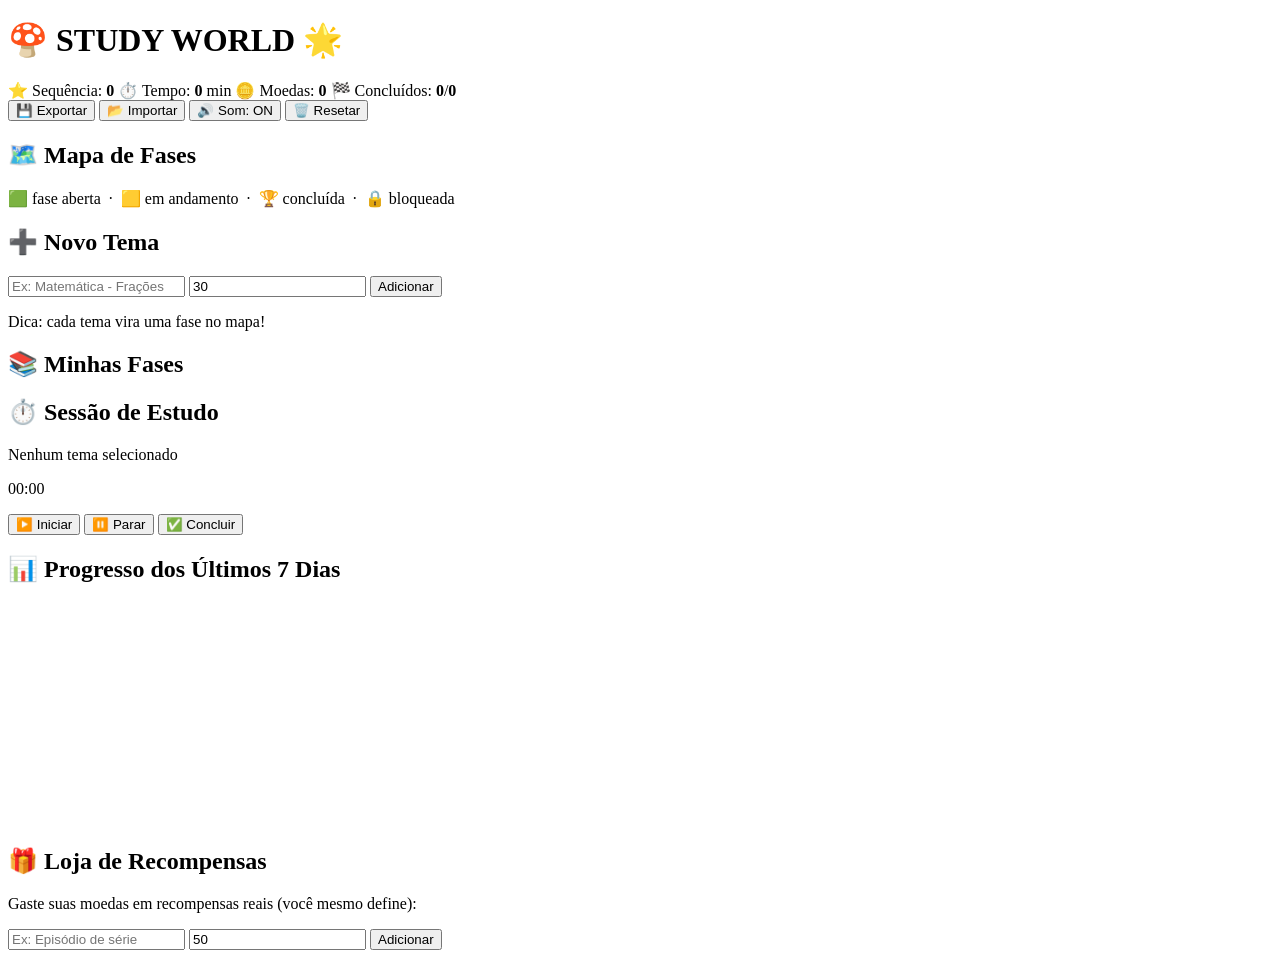
==== index.html @ 05817f94 "Rename STUDYNOOB.html to index.html" ====
<!DOCTYPE html>
<html lang="pt-BR">
<head>
  <meta charset="UTF-8">
  <meta name="viewport" content="width=device-width, initial-scale=1.0">
  <title>🍄 Study World</title>
  <link rel="stylesheet" href="style.css">
</head>
<body>
  <!-- Barra de nuvens animadas -->
  <div class="clouds">
    <div class="cloud c1"></div>
    <div class="cloud c2"></div>
    <div class="cloud c3"></div>
  </div>

  <header>
    <h1>🍄 STUDY WORLD 🌟</h1>
    <div class="hud">
      <span title="Dias consecutivos estudando">⭐ Sequência: <b id="streak">0</b></span>
      <span title="Minutos totais estudados">⏱️ Tempo: <b id="totalTime">0</b> min</span>
      <span title="Moedas ganhas">🪙 Moedas: <b id="coins">0</b></span>
      <span title="Temas concluídos">🏁 Concluídos: <b id="doneCount">0</b>/<b id="totalCount">0</b></span>
    </div>
    <div class="hud secondary">
      <button id="exportBtn" class="small-btn">💾 Exportar</button>
      <button id="importBtn" class="small-btn">📂 Importar</button>
      <input type="file" id="importFile" accept=".json" hidden>
      <button id="soundToggle" class="small-btn">🔊 Som: ON</button>
      <button id="resetAll" class="small-btn danger">🗑️ Resetar</button>
    </div>
  </header>

  <!-- ÁREA DO MAPA (estilo Mario World) -->
  <section class="map-section">
    <h2 class="map-title">🗺️ Mapa de Fases</h2>
    <div id="mapCanvas" class="map-canvas">
      <!-- Fases injetadas via JS -->
    </div>
    <p class="map-legend">
      🟩 fase aberta &nbsp;·&nbsp; 🟨 em andamento &nbsp;·&nbsp; 🏆 concluída &nbsp;·&nbsp; 🔒 bloqueada
    </p>
  </section>

  <main>
    <!-- Adicionar tema -->
    <section class="panel">
      <h2>➕ Novo Tema</h2>
      <input type="text" id="newTopic" placeholder="Ex: Matemática - Frações" maxlength="60">
      <input type="number" id="newMinutes" placeholder="Meta (min)" min="1" value="30">
      <button id="addBtn">Adicionar</button>
      <p class="hint">Dica: cada tema vira uma fase no mapa!</p>
    </section>

    <!-- Lista de temas -->
    <section class="panel">
      <h2>📚 Minhas Fases</h2>
      <ul id="topicList"></ul>
    </section>

    <!-- Cronômetro -->
    <section class="panel timer-panel">
      <h2>⏱️ Sessão de Estudo</h2>
      <p id="activeTopicLabel">Nenhum tema selecionado</p>
      <p id="timerDisplay">00:00</p>
      <div class="timer-buttons">
        <button id="startBtn">▶️ Iniciar</button>
        <button id="stopBtn">⏸️ Parar</button>
        <button id="finishBtn">✅ Concluir</button>
      </div>
    </section>
  </main>

  <!-- Gráfico semanal -->
  <section class="panel chart-panel">
    <h2>📊 Progresso dos Últimos 7 Dias</h2>
    <canvas id="weekChart" width="700" height="220"></canvas>
  </section>

  <!-- Área de recompensas (moedas) -->
  <section class="panel rewards-panel">
    <h2>🎁 Loja de Recompensas</h2>
    <p>Gaste suas moedas em recompensas reais (você mesmo define):</p>
    <div id="rewardsList"></div>
    <div class="reward-add">
      <input type="text" id="rewardName" placeholder="Ex: Episódio de série" maxlength="40">
      <input type="number" id="rewardCost" placeholder="Custo (🪙)" min="1" value="50">
      <button id="addRewardBtn">Adicionar</button>
    </div>
  </section>

  <!-- Toast -->
  <div id="toast" class="toast"></div>

  <script src="script.js"></script>
</body>
</html>
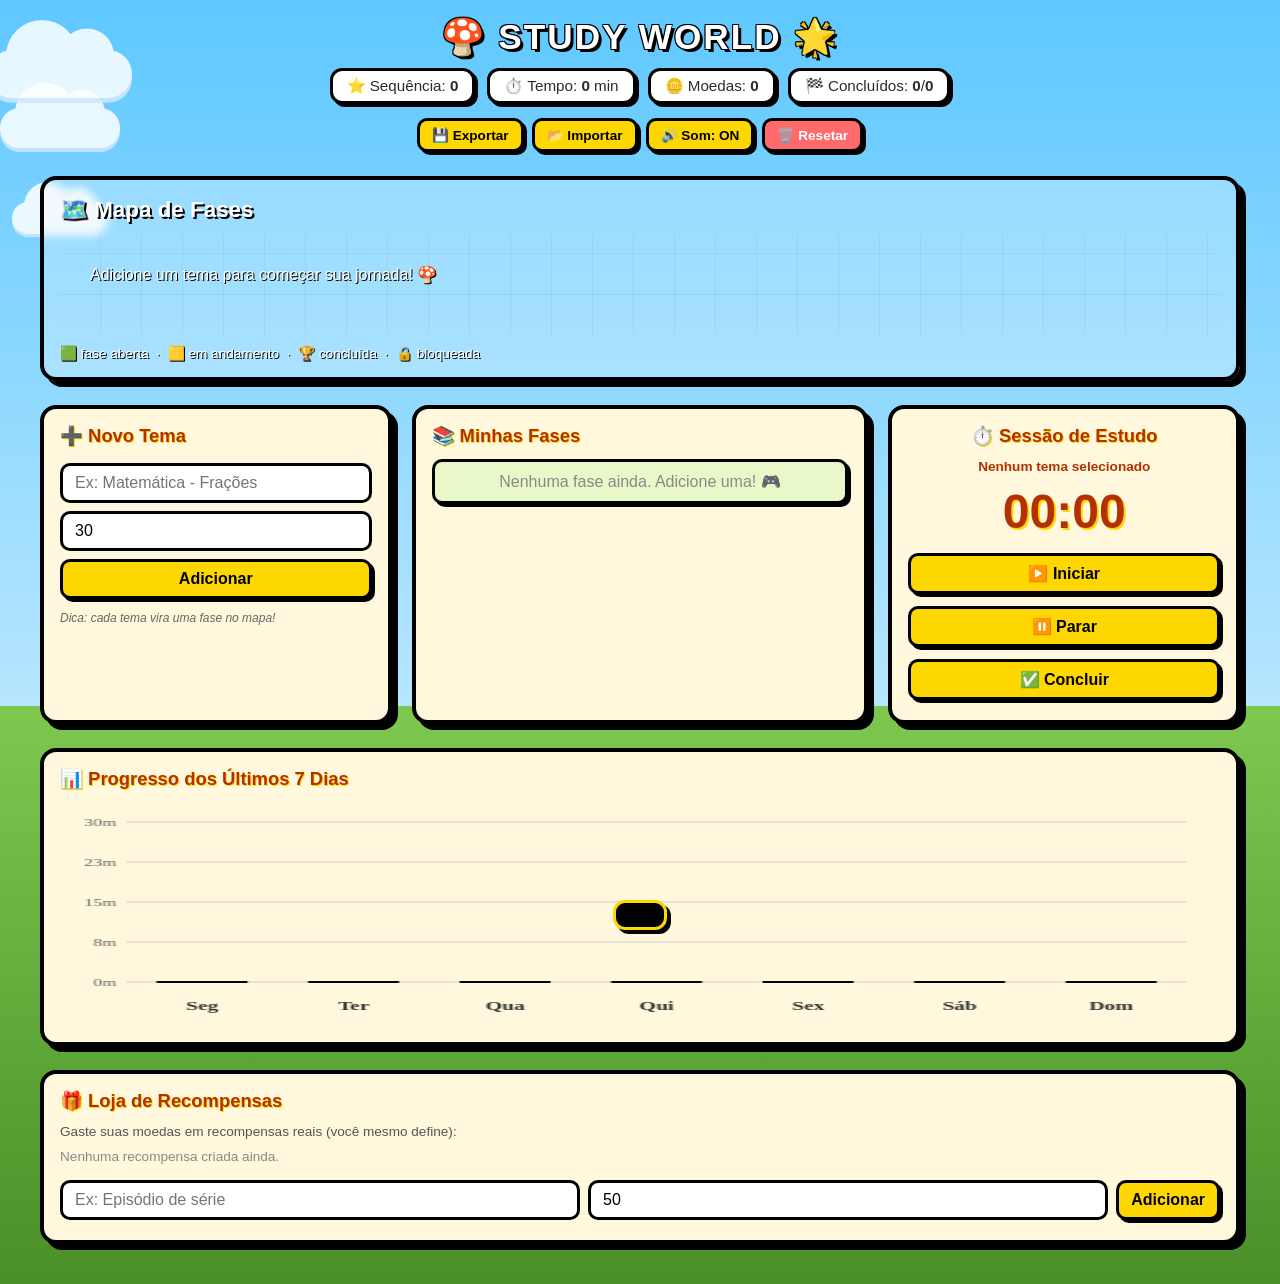
==== commit aef05de9: "Update index.html" ====
--- a/index.html
+++ b/index.html
@@ -4,7 +4,7 @@
   <meta charset="UTF-8">
   <meta name="viewport" content="width=device-width, initial-scale=1.0">
   <title>🍄 Study World</title>
-  <link rel="stylesheet" href="style.css">
+  <link rel="stylesheet" href="STUDYNOOB.css">
 </head>
 <body>
   <!-- Barra de nuvens animadas -->
@@ -92,6 +92,6 @@
   <!-- Toast -->
   <div id="toast" class="toast"></div>
 
-  <script src="script.js"></script>
+  <script src="STUDYNOOB.js"></script>
 </body>
 </html>
--- a/STUDYNOOB.css
+++ b/STUDYNOOB.css
@@ -0,0 +1,281 @@
+* { box-sizing: border-box; margin: 0; padding: 0; font-family: 'Trebuchet MS', sans-serif; }
+
+body {
+  min-height: 100vh;
+  background: linear-gradient(#5ec8ff 0%, #b8e6ff 55%, #7ec850 55%, #4a8f28 100%);
+  color: #2b2b2b;
+  padding: 16px;
+  overflow-x: hidden;
+  position: relative;
+}
+
+/* ====== NUVENS ANIMADAS ====== */
+.clouds { position: fixed; inset: 0; pointer-events: none; z-index: 0; overflow: hidden; }
+.cloud {
+  position: absolute;
+  width: 120px; height: 40px;
+  background: #fff;
+  border-radius: 50px;
+  opacity: 0.85;
+  filter: drop-shadow(0 4px 0 #cfe8ff);
+}
+.cloud::before, .cloud::after {
+  content: ""; position: absolute; background: #fff; border-radius: 50%;
+}
+.cloud::before { width: 60px; height: 60px; top: -25px; left: 15px; }
+.cloud::after  { width: 45px; height: 45px; top: -18px; right: 15px; }
+.c1 { top: 12%; animation: drift 45s linear infinite; }
+.c2 { top: 22%; animation: drift 60s linear infinite reverse; transform: scale(0.8); }
+.c3 { top: 6%;  animation: drift 75s linear infinite; transform: scale(1.2); }
+@keyframes drift {
+  from { left: -200px; }
+  to   { left: 110vw; }
+}
+
+/* ====== HEADER ====== */
+header { position: relative; z-index: 1; text-align: center; margin-bottom: 20px; }
+
+h1 {
+  color: #fff;
+  font-size: 2.2rem;
+  letter-spacing: 2px;
+  text-shadow: 3px 3px 0 #000, -1px -1px 0 #000, 1px -1px 0 #000, -1px 1px 0 #000;
+}
+
+.hud {
+  display: flex; justify-content: center; gap: 12px;
+  margin-top: 10px; flex-wrap: wrap;
+}
+.hud.secondary { margin-top: 10px; gap: 8px; }
+
+.hud span {
+  background: #fff;
+  border: 3px solid #000;
+  border-radius: 12px;
+  padding: 6px 14px;
+  font-size: 0.95rem;
+  box-shadow: 3px 3px 0 #000;
+}
+
+.small-btn {
+  width: auto !important;
+  font-size: 0.85rem;
+  padding: 6px 12px;
+  border-radius: 10px;
+  border: 3px solid #000;
+  background: #ffd700;
+  cursor: pointer;
+  box-shadow: 3px 3px 0 #000;
+  font-weight: bold;
+}
+.small-btn:active { transform: translate(3px, 3px); box-shadow: none; }
+.small-btn.danger { background: #ff6b6b; color: #fff; }
+
+/* ====== MAPA ====== */
+.map-section {
+  position: relative; z-index: 1;
+  max-width: 1200px; margin: 0 auto 24px;
+  background: rgba(255, 255, 255, 0.25);
+  border: 4px solid #000;
+  border-radius: 16px;
+  padding: 16px;
+  box-shadow: 6px 6px 0 #000;
+  backdrop-filter: blur(4px);
+}
+.map-title {
+  color: #fff; font-size: 1.4rem; margin-bottom: 12px;
+  text-shadow: 2px 2px 0 #000;
+}
+.map-canvas {
+  display: flex; flex-wrap: wrap; gap: 14px;
+  min-height: 100px;
+  padding: 10px;
+  background: 
+    repeating-linear-gradient(90deg, transparent 0 40px, rgba(0,0,0,0.05) 40px 41px),
+    repeating-linear-gradient(0deg,  transparent 0 40px, rgba(0,0,0,0.05) 40px 41px);
+  border-radius: 10px;
+}
+.map-legend { margin-top: 10px; color: #fff; font-size: 0.85rem; text-shadow: 1px 1px 0 #000; }
+
+/* Fase (bloco estilo Mario) */
+.stage {
+  width: 110px;
+  min-height: 90px;
+  background: #ffcc00;
+  border: 4px solid #000;
+  border-radius: 10px;
+  box-shadow: 4px 4px 0 #000;
+  padding: 8px;
+  text-align: center;
+  cursor: pointer;
+  position: relative;
+  transition: transform 0.1s;
+  font-size: 0.8rem;
+  word-break: break-word;
+}
+.stage:hover { transform: translateY(-4px) scale(1.03); }
+.stage.locked { background: #bbb; cursor: not-allowed; opacity: 0.7; }
+.stage.done   { background: #7ec850; }
+.stage.active { background: #ffe94d; animation: pulse 1.2s infinite; }
+.stage .stage-icon { font-size: 1.6rem; display: block; }
+.stage .stage-name { font-weight: bold; font-size: 0.75rem; margin-top: 4px; }
+.stage .stage-progress {
+  height: 6px; background: #fff; border: 2px solid #000;
+  border-radius: 4px; margin-top: 4px; overflow: hidden;
+}
+.stage .stage-progress > div {
+  height: 100%; background: #b33000; width: 0%;
+  transition: width 0.4s;
+}
+.stage.selected { outline: 4px solid #ff3b3b; outline-offset: 2px; }
+@keyframes pulse {
+  0%,100% { box-shadow: 4px 4px 0 #000, 0 0 0 0 rgba(255,59,59,0.5); }
+  50%     { box-shadow: 4px 4px 0 #000, 0 0 0 8px rgba(255,59,59,0); }
+}
+
+/* ====== PAINÉIS ====== */
+main {
+  display: grid;
+  grid-template-columns: 1fr 1.3fr 1fr;
+  gap: 20px;
+  max-width: 1200px;
+  margin: 0 auto 24px;
+  position: relative; z-index: 1;
+}
+@media (max-width: 900px) { main { grid-template-columns: 1fr; } }
+
+.panel {
+  background: #fff8dc;
+  border: 4px solid #000;
+  border-radius: 16px;
+  padding: 16px;
+  box-shadow: 6px 6px 0 #000;
+  position: relative; z-index: 1;
+}
+
+.panel h2 {
+  margin-bottom: 12px;
+  color: #b33000;
+  text-shadow: 1px 1px 0 #ffd700;
+  font-size: 1.15rem;
+}
+
+input, button { font-family: inherit; }
+
+input {
+  font-size: 1rem;
+  padding: 8px 12px;
+  border: 3px solid #000;
+  border-radius: 10px;
+  margin: 4px 0;
+  width: 100%;
+}
+
+button {
+  font-size: 1rem;
+  padding: 8px 12px;
+  border: 3px solid #000;
+  border-radius: 10px;
+  background: #ffd700;
+  font-weight: bold;
+  cursor: pointer;
+  box-shadow: 3px 3px 0 #000;
+  transition: transform 0.05s;
+  width: 100%;
+  margin: 4px 0;
+}
+button:hover { background: #ffe94d; }
+button:active { transform: translate(3px, 3px); box-shadow: none; }
+
+.hint { font-size: 0.75rem; color: #666; margin-top: 8px; font-style: italic; }
+
+#topicList { list-style: none; }
+
+#topicList li {
+  background: #e8f8c8;
+  border: 3px solid #000;
+  border-radius: 10px;
+  padding: 10px;
+  margin-bottom: 10px;
+  display: flex;
+  justify-content: space-between;
+  align-items: center;
+  gap: 8px;
+  box-shadow: 3px 3px 0 #000;
+}
+#topicList li.done { background: #b8e6b8; opacity: 0.85; }
+#topicList li.done .topic-info b { text-decoration: line-through; }
+
+.topic-info { flex: 1; font-size: 0.9rem; }
+.topic-info small { display: block; color: #555; margin-top: 2px; }
+
+.topic-actions { display: flex; gap: 4px; }
+.topic-actions button {
+  width: auto; padding: 4px 8px; font-size: 1rem; margin: 0;
+  box-shadow: 2px 2px 0 #000;
+}
+
+/* ====== TIMER ====== */
+.timer-panel { text-align: center; }
+
+#activeTopicLabel {
+  font-size: 0.85rem; color: #b33000; margin-bottom: 4px;
+  font-weight: bold;
+}
+
+#timerDisplay {
+  font-size: 3rem; font-weight: bold; color: #b33000;
+  margin: 10px 0; text-shadow: 2px 2px 0 #ffd700;
+  font-variant-numeric: tabular-nums;
+}
+.timer-buttons { display: flex; flex-direction: column; gap: 4px; }
+
+/* ====== CHART ====== */
+.chart-panel {
+  max-width: 1200px;
+  margin: 0 auto 24px;
+}
+#weekChart { width: 100%; height: auto; max-height: 240px; }
+
+/* ====== REWARDS ====== */
+.rewards-panel { max-width: 1200px; margin: 0 auto 24px; }
+.rewards-panel > p { font-size: 0.85rem; color: #555; margin-bottom: 10px; }
+#rewardsList { display: flex; flex-wrap: wrap; gap: 10px; margin-bottom: 12px; }
+
+.reward-item {
+  background: #fff;
+  border: 3px solid #000;
+  border-radius: 10px;
+  padding: 10px 14px;
+  box-shadow: 3px 3px 0 #000;
+  display: flex; align-items: center; gap: 8px;
+  font-size: 0.9rem;
+}
+.reward-item.affordable { background: #d9ffd0; }
+.reward-item button {
+  width: auto; padding: 4px 10px; font-size: 0.85rem; margin: 0;
+}
+
+.reward-add { display: flex; gap: 8px; flex-wrap: wrap; }
+.reward-add input { flex: 1; min-width: 120px; width: auto; }
+.reward-add button { width: auto; }
+
+/* ====== TOAST ====== */
+.toast {
+  position: fixed;
+  bottom: 30px; left: 50%;
+  transform: translateX(-50%) translateY(200%);
+  background: #000; color: #ffd700;
+  padding: 12px 24px;
+  border: 3px solid #ffd700;
+  border-radius: 12px;
+  font-weight: bold;
+  font-size: 1rem;
+  z-index: 999;
+  transition: transform 0.3s;
+  box-shadow: 4px 4px 0 #000;
+}
+.toast.show { transform: translateX(-50%) translateY(0); }
+
+/* ====== FOOTER (resetar) ====== */
+footer { display: none; } /* Movido para o HUD */
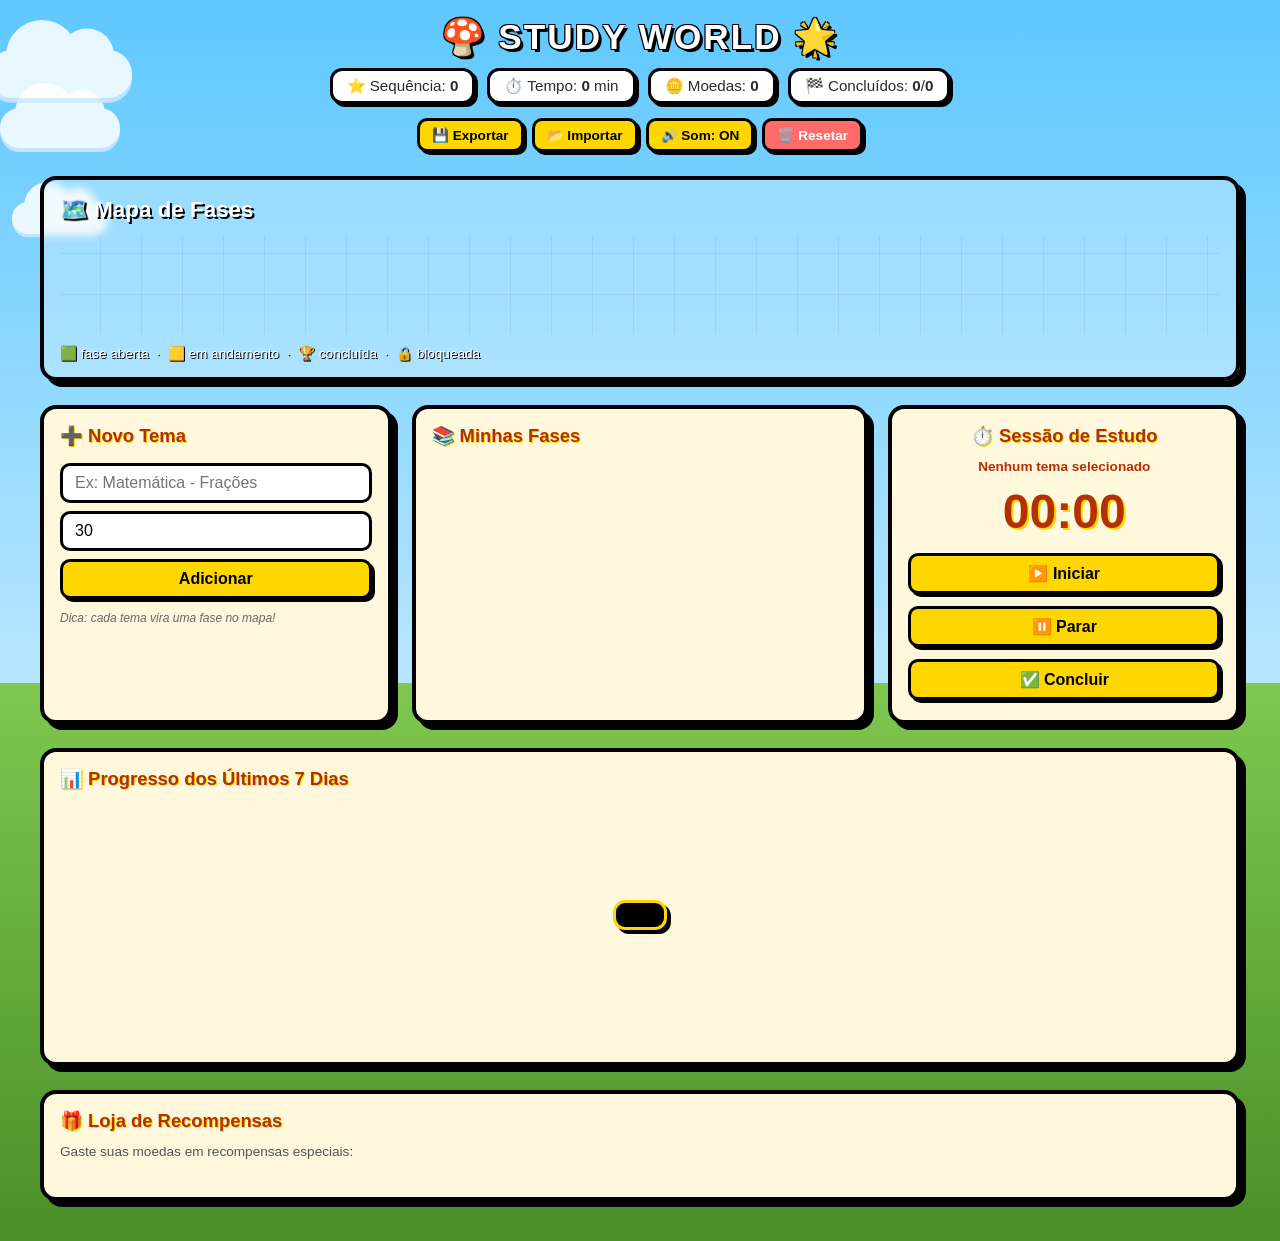
==== commit 64993b15: "Update index.html" ====
--- a/index.html
+++ b/index.html
@@ -77,17 +77,12 @@
     <canvas id="weekChart" width="700" height="220"></canvas>
   </section>
 
-  <!-- Área de recompensas (moedas) -->
-  <section class="panel rewards-panel">
-    <h2>🎁 Loja de Recompensas</h2>
-    <p>Gaste suas moedas em recompensas reais (você mesmo define):</p>
-    <div id="rewardsList"></div>
-    <div class="reward-add">
-      <input type="text" id="rewardName" placeholder="Ex: Episódio de série" maxlength="40">
-      <input type="number" id="rewardCost" placeholder="Custo (🪙)" min="1" value="50">
-      <button id="addRewardBtn">Adicionar</button>
-    </div>
-  </section>
+ <!-- Área de recompensas (moedas) -->
+<section class="panel rewards-panel">
+  <h2>🎁 Loja de Recompensas</h2>
+  <p>Gaste suas moedas em recompensas especiais:</p>
+  <div id="rewardsList"></div>
+</section>
 
   <!-- Toast -->
   <div id="toast" class="toast"></div>
